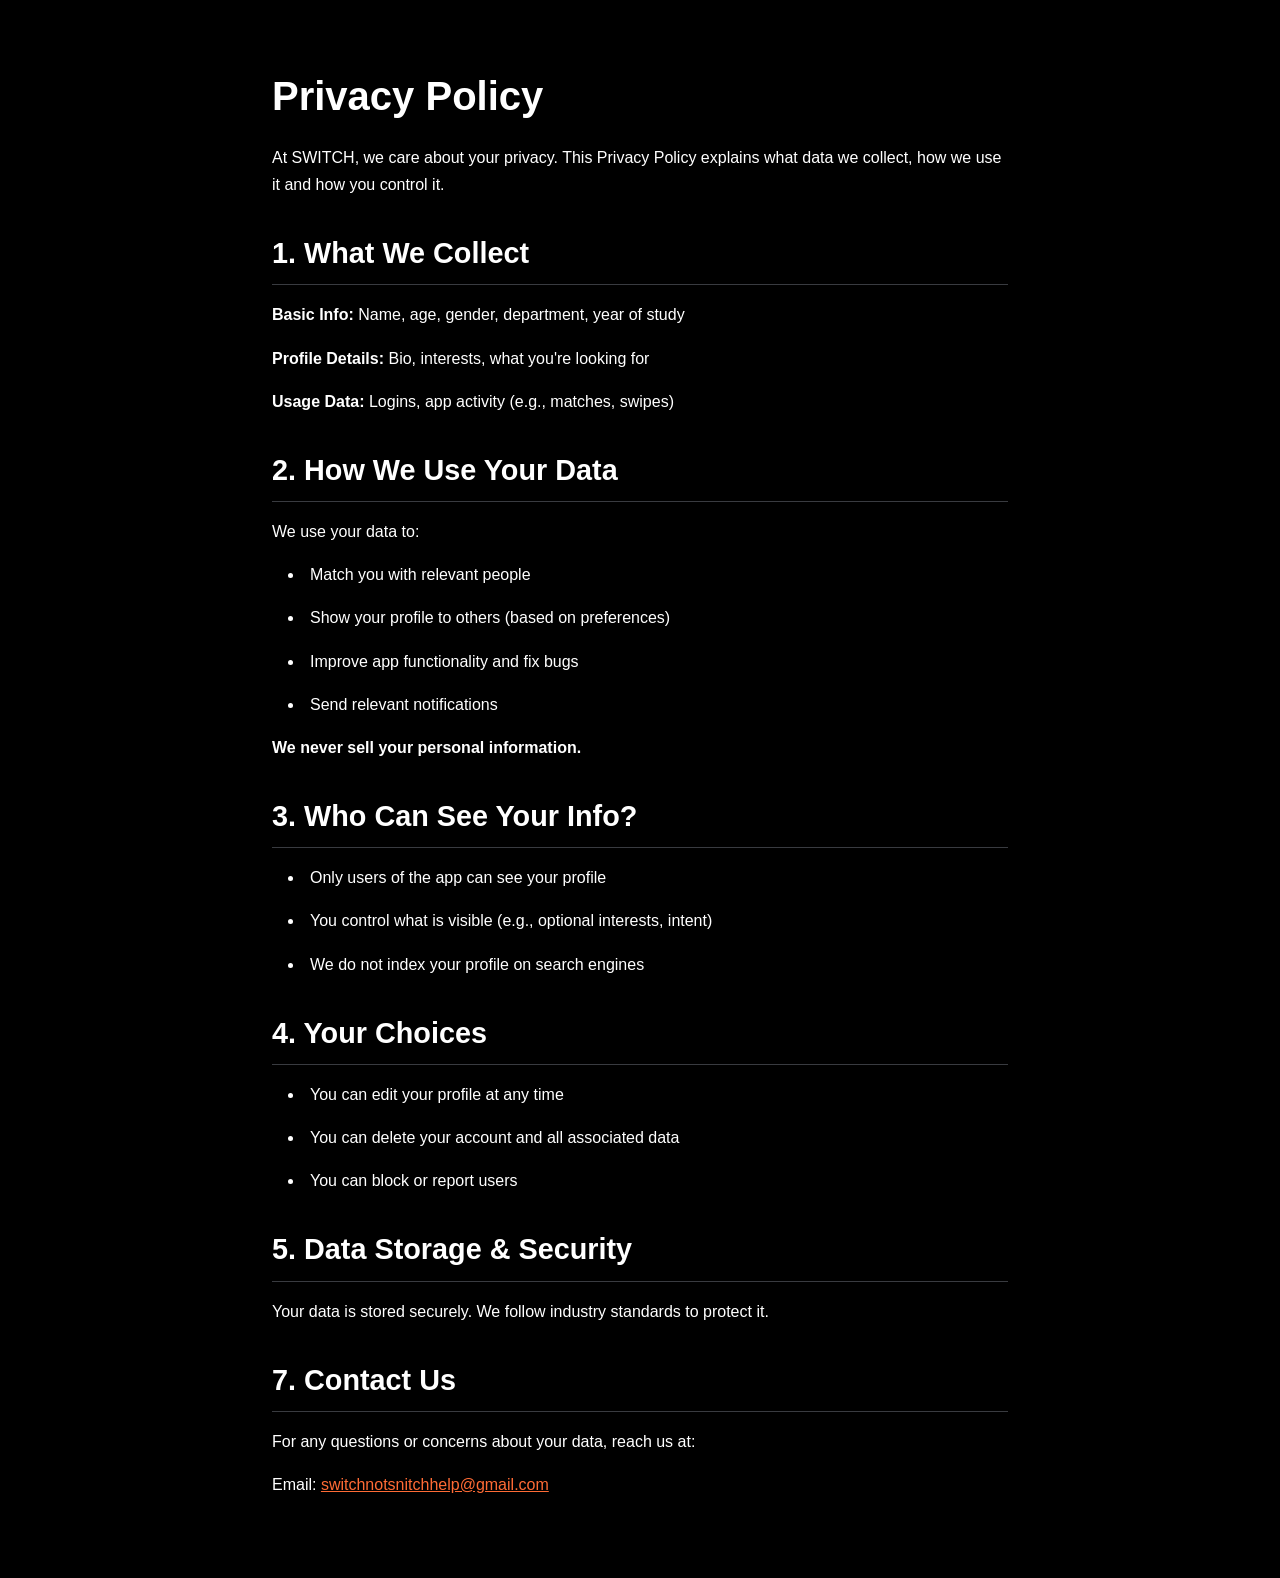
==== privacy.html @ 565896f7 "all minor required changes and correction is done" ====
<!DOCTYPE html>
<html lang="en">

<head>
    <meta charset="UTF-8">
    <meta name="viewport" content="width=device-width, initial-scale=1.0">
    <title>Privacy Policy - SWITCH</title>
    <link rel="stylesheet" href="styles.css">
    <style>
        /* Add some basic styles for the legal page content */
        body {
            background-color: #000;
            /* fallback for --primary-black */
            color: #fff;
            /* fallback for --primary-white */
        }

        .legal-container {
            max-width: 800px;
            margin: 0 auto;
            padding: 4rem 2rem;
        }

        .legal-container h1 {
            color: #fff;
            /* fallback for --primary-white */
            font-size: 2.5rem;
            margin-bottom: 1rem;
        }

        .legal-container h2 {
            color: #fff;
            /* fallback for --primary-white */
            font-size: 1.8rem;
            margin-top: 2rem;
            margin-bottom: 1rem;
            border-bottom: 1px solid #393b40;
            /* fallback for --gray-300 */
            padding-bottom: 0.5rem;
        }

        .legal-container p,
        .legal-container li {
            line-height: 1.7;
            margin-bottom: 1rem;
        }

        .legal-container ul {
            list-style-position: inside;
            padding-left: 1rem;
        }

        .legal-container a {
            color: #ff6b35;
            /* fallback for --accent-color */
        }
    </style>
</head>

<body class="animation-complete">
    <div class="legal-container">
        <h1>Privacy Policy</h1>
        <p>At SWITCH, we care about your privacy. This Privacy Policy explains what data we collect, how we use it and
            how you control it.</p>

        <h2>1. What We Collect</h2>
        <p><strong>Basic Info:</strong> Name, age, gender, department, year of study</p>
        <p><strong>Profile Details:</strong> Bio, interests, what you're looking for</p>
        <p><strong>Usage Data:</strong> Logins, app activity (e.g., matches, swipes)</p>

        <h2>2. How We Use Your Data</h2>
        <p>We use your data to:</p>
        <ul>
            <li>Match you with relevant people</li>
            <li>Show your profile to others (based on preferences)</li>
            <li>Improve app functionality and fix bugs</li>
            <li>Send relevant notifications</li>
        </ul>
        <p><strong>We never sell your personal information.</strong></p>

        <h2>3. Who Can See Your Info?</h2>
        <ul>
            <li>Only users of the app can see your profile</li>
            <li>You control what is visible (e.g., optional interests, intent)</li>
            <li>We do not index your profile on search engines</li>
        </ul>

        <h2>4. Your Choices</h2>
        <ul>
            <li>You can edit your profile at any time</li>
            <li>You can delete your account and all associated data</li>
            <li>You can block or report users</li>
        </ul>

        <h2>5. Data Storage & Security</h2>
        <p>Your data is stored securely. We follow industry standards to protect it.</p>

        <h2>7. Contact Us</h2>
        <p>For any questions or concerns about your data, reach us at:</p>
        <p>Email: <a href="mailto:switchnotsnitchhelp@gmail.com">switchnotsnitchhelp@gmail.com</a></p>
    </div>
</body>

</html>
---- styles.css ----
/* Reset and Base Styles */
* {
    margin: 0;
    padding: 0;
    box-sizing: border-box;
}

:root {
    --primary-black: #000000;
    --primary-white: #ffffff;
    --accent-color: #ff6b35;
    --secondary-accent: #4ecdc4;
    --gray-100: #222326;
    --gray-200: #2c2e33;
    --gray-300: #393b40;
    --gray-400: #4a4c52;
    --gray-500: #adb5bd;
    --gray-600: #ced4da;
    --gray-700: #e9ecef;
    --gray-800: #f8f9fa;
    --gray-900: #ffffff;
    --font-family: 'Inter', -apple-system, BlinkMacSystemFont, 'Segoe UI', Roboto, sans-serif;
    --transition: all 0.3s cubic-bezier(0.4, 0, 0.2, 1);
    --shadow: 0 4px 6px -1px rgba(0, 0, 0, 0.5), 0 2px 4px -1px rgba(0, 0, 0, 0.3);
    --shadow-lg: 0 10px 15px -3px rgba(0, 0, 0, 0.7), 0 4px 6px -2px rgba(0, 0, 0, 0.5);
}

body {
    font-family: var(--font-family);
    line-height: 1.6;
    color: var(--primary-white);
    background-color: var(--primary-black);
    overflow-x: hidden;
}

.container {
    max-width: 1200px;
    margin: 0 auto;
    padding: 0 20px;
}

/* Navigation */
.navbar {
    position: fixed;
    top: 0;
    width: 100%;
    background: var(--primary-black);
    color: var(--primary-white);
    backdrop-filter: blur(10px);
    border-bottom: 1px solid var(--gray-200);
    z-index: 1000;
    transition: var(--transition);
}

.nav-container {
    max-width: 1200px;
    margin: 0 auto;
    padding: 0 20px;
    display: flex;
    justify-content: space-between;
    align-items: center;
    height: 70px;
}

.nav-logo .logo {
    height: 40px;
    width: auto;
    transition: var(--transition);
}

.nav-logo .logo:hover {
    transform: scale(1.05);
}

.nav-menu {
    display: flex;
    list-style: none;
    gap: 2rem;
    align-items: center;
}

.nav-link {
    text-decoration: none;
    color: var(--primary-white);
    font-weight: 500;
    transition: var(--transition);
    position: relative;
}

.nav-link:hover {
    color: var(--accent-color);
}

.nav-link::after {
    content: '';
    position: absolute;
    width: 0;
    height: 2px;
    bottom: -5px;
    left: 0;
    background-color: var(--accent-color);
    transition: var(--transition);
}

.nav-link:hover::after {
    width: 100%;
}

.download-btn {
    background: var(--accent-color);
    color: var(--primary-white) !important;
    padding: 8px 16px;
    border-radius: 6px;
    transition: var(--transition);
}

.download-btn:hover {
    background: #e55a2b;
    transform: translateY(-2px);
}

.download-btn::after {
    display: none;
}

.hamburger {
    display: none;
    flex-direction: column;
    cursor: pointer;
}

.bar {
    width: 25px;
    height: 3px;
    background-color: var(--primary-white);
    margin: 3px 0;
    transition: var(--transition);
}

/* Startup Animation */
#startup-animation {
    position: fixed;
    top: 0;
    left: 0;
    width: 100vw;
    height: 100vh;
    background: var(--primary-black);
    display: flex;
    justify-content: center;
    align-items: center;
    z-index: 9999;
    animation: fadeOut 1s ease 2s forwards;
    /* Fades out after zoom-in */
}

#animated-logo {
    width: 150px;
    height: auto;
    animation: smoothZoomIn 2s ease-in-out forwards;
    /* Total duration increased to 3.5s */
}

/* Keyframes for smooth zoom-in with delay */
@keyframes smoothZoomIn {
    0% {
        transform: scale(1);
        opacity: 1;
    }

    20% {
        transform: scale(1);
        /* Hold the logo for 1-2 seconds */
        opacity: 1;
    }

    100% {
        transform: scale(50);
        /* Fully zoom in */
        opacity: 0;
        /* Fade out the logo */
    }
}

/* Keyframes for fade-out */
@keyframes fadeOut {
    0% {
        opacity: 1;
    }

    100% {
        opacity: 0;
        visibility: hidden;
    }
}

/* Ensure the body content is hidden until the animation completes */
body:not(.animation-complete)>*:not(#startup-animation) {
    opacity: 0;
}

body.animation-complete>* {
    opacity: 1;
    transition: opacity 0.5s ease;
}

#startup-animation::after {
    content: '';
    position: absolute;
    bottom: 20%;
    left: 50%;
    transform: translateX(-50%);
    color: var(--primary-white);
    font-size: 1.2rem;
    font-weight: 600;
    letter-spacing: 2px;
    opacity: 0;
    animation: fadeInText 2s ease-in-out 1s forwards;
}

@keyframes fadeInText {
    0% {
        opacity: 0;
        transform: translateX(-50%) translateY(20px);
    }

    50% {
        opacity: 1;
        transform: translateX(-50%) translateY(0);
    }

    100% {
        opacity: 0;
        transform: translateX(-50%) translateY(-20px);
    }
}

/* Hero Section */
.hero {
    min-height: 100vh;
    display: flex;
    align-items: center;
    justify-content: center;
    background: var(--primary-black);
    position: relative;
    overflow: hidden;
    padding: 0 20px 140px;
    /* Added bottom padding for button clearance */
}

.hero-container {
    position: relative;
    z-index: 1;
    text-align: center;
    max-width: 800px;
    width: 100%;
}

.hero-content {
    animation: fadeInUp 1s ease-out;
}

.logo-container {
    margin-bottom: 1rem;
    /* Add spacing below the logo */
    animation: float 3s ease-in-out infinite;
}

.hero-logo {
    height: 200px;
    /* Adjusted height for desktop */
    width: auto;
    /* Maintain aspect ratio */
    max-width: none;
    /* Ensure no restriction on width */
}

.tagline {
    font-size: 2.5rem;
    /* Adjust font size */
    font-weight: 700;
    margin-top: 0;
    /* Remove extra margin above */
    margin-bottom: 2rem;
    /* Add spacing below */
    background: linear-gradient(135deg, var(--primary-white), var(--accent-color));
    -webkit-background-clip: text;
    -webkit-text-fill-color: transparent;
    background-clip: text;
    text-align: center;
    /* Center-align the tagline */
}

.cta-buttons {
    display: flex;
    flex-direction: column;
    gap: 1rem;
    margin-bottom: 2rem;
    animation: fadeInUp 1s ease-out 0.6s both;
    width: 100%;
}

/* New styles for the secondary CTA container */
.secondary-cta {
    margin-top: 2rem;
    /* Space it below the main CTAs */
    text-align: center;
    /* Center the button */
    opacity: 0.8;
    /* Subtle visibility to reduce prominence */
    transition: opacity 0.3s ease;
}

.secondary-cta:hover {
    opacity: 1;
    /* Slight fade-in on hover for interactivity without being distracting */
}

/* New subtle button class for less prominent styling */
.btn-subtle {
    font-size: 0.9rem;
    /* Smaller font */
    padding: 10px 20px;
    /* Reduced padding for smaller size */
    background: transparent;
    /* No background for ghost effect */
    color: var(--gray-500);
    /* Subtle color */
    border: 1px solid var(--gray-400);
    /* Light border */
    border-radius: 8px;
    /* Softer corners */
    transition: all 0.3s ease;
    width: auto;
    /* Not full-width like main buttons */
    display: inline-flex;
    /* Inline for less space usage */
    align-items: center;
    gap: 0.5rem;
    /* Space for icon */
}

.btn-subtle:hover {
    background: rgba(255, 107, 53, 0.1);
    /* Very light accent on hover */
    color: var(--accent-color);
    /* Subtle color shift */
    border-color: var(--accent-color);
    transform: translateY(-1px);
    /* Gentle lift */
    box-shadow: none;
    /* No shadow to keep it minimal */
}

.btn-subtle i {
    font-size: 1rem;
    /* Smaller icon */
}

/* Button Styles */
.btn,
.btn-primary,
.btn-secondary,
.btn-accent {
    background: #363636;
    color: var(--primary-white);
    border: none;
    border-radius: 12px;
    font-size: 1.2rem;
    font-weight: 700;
    padding: 18px 40px;
    cursor: pointer;
    text-decoration: none;
    display: inline-block;
    position: relative;
    overflow: hidden;
    transition: background 0.3s ease, color 0.3s ease, box-shadow 0.3s ease, transform 0.2s ease;
    box-shadow: var(--shadow);
    width: 100%;
    text-align: center;
}

.btn::after,
.btn-primary::after,
.btn-secondary::after,
.btn-accent::after {
    content: '';
    position: absolute;
    left: 0;
    top: 0;
    width: 100%;
    height: 100%;
    background: linear-gradient(90deg, var(--accent-color) 0%, var(--secondary-accent) 100%);
    opacity: 0;
    transition: opacity 0.3s ease;
    z-index: 0;
    pointer-events: none;
}

/* Hover effects */
.btn:hover::after,
.btn-primary:hover::after,
.btn-secondary:hover::after,
.btn-accent:hover::after {
    opacity: 1;
}

.btn:hover,
.btn-primary:hover,
.btn-secondary:hover,
.btn-accent:hover {
    color: var(--primary-white);
    box-shadow: var(--shadow-lg);
}

/* Active state (click) - immediate reset */
.btn:active,
.btn-primary:active,
.btn-secondary:active,
.btn-accent:active {
    transform: scale(0.98);
}

.btn:active::after,
.btn-primary:active::after,
.btn-secondary:active::after,
.btn-accent:active::after {
    opacity: 0;
    transition: opacity 0.1s ease;
}

/* Focus state - no animation unless hovering */
.btn:focus:not(:hover)::after,
.btn-primary:focus:not(:hover)::after,
.btn-secondary:focus:not(:hover)::after,
.btn-accent:focus:not(:hover)::after {
    opacity: 0;
}

.btn span,
.btn-primary span,
.btn-secondary span,
.btn-accent span {
    position: relative;
    z-index: 2;
}

/* Touch device specific styles */
@media (hover: none) and (pointer: coarse) {

    .btn:hover::after,
    .btn-primary:hover::after,
    .btn-secondary:hover::after,
    .btn-accent:hover::after {
        opacity: 0;
    }

    .btn:active::after,
    .btn-primary:active::after,
    .btn-secondary:active::after,
    .btn-accent:active::after {
        opacity: 1;
        transition: opacity 0.2s ease;
    }
}

/* Force reset class for JavaScript control */
.btn.force-reset::after,
.btn-primary.force-reset::after,
.btn-secondary.force-reset::after,
.btn-accent.force-reset::after {
    opacity: 0 !important;
    transition: opacity 0.1s ease !important;
}

/* Additional reset for non-hover states */
.btn:not(:hover):not(:active)::after,
.btn-primary:not(:hover):not(:active)::after,
.btn-secondary:not(:hover):not(:active)::after,
.btn-accent:not(:hover):not(:active)::after {
    opacity: 0;
}

.btn-ghost {
    background: transparent;
    color: var(--primary-white);
    border: 2px solid #363636;
    /* Changed from var(--gray-400) to Deep Charcoal */
    width: auto;
    display: inline-flex;
    align-items: center;
    gap: 0.5rem;
}

.btn-ghost:hover {
    background: #363636;
    color: var(--accent-color);
    border-color: var(--accent-color);
}

/* New bottom anonymous story button */
.anonymous-story-bottom-btn {
    position: absolute;
    bottom: calc(env(safe-area-inset-bottom, 0) + 28px);
    /* Safe-area aware */
    left: 50%;
    transform: translateX(-50%);
    padding: 12px 20px;
    background: rgba(34, 34, 34, 0.75);
    border: 1px solid var(--gray-300);
    color: var(--gray-600);
    font-size: 0.8rem;
    font-weight: 500;
    display: flex;
    align-items: center;
    gap: 6px;
    border-radius: 28px;
    cursor: pointer;
    backdrop-filter: blur(8px);
    z-index: 20;
    /* Raised to stay above hero content */
    transition: var(--transition);
    line-height: 1;
}

.anonymous-story-bottom-btn:hover {
    background: var(--gray-100);
    color: var(--accent-color);
    border-color: var(--accent-color);
    transform: translateX(-50%) translateY(-2px);
}

@media (max-width: 480px) {
    .anonymous-story-bottom-btn {
        bottom: calc(env(safe-area-inset-bottom, 0) + 20px);
        padding: 8px 16px;
        font-size: 0.7rem;
    }

    .anonymous-story-bottom-btn i {
        font-size: 0.75rem;
    }
}

.secondary-options {
    display: flex;
    align-items: center;
    justify-content: center;
    gap: 1rem;
    animation: fadeInUp 1s ease-out 0.9s both;
    flex-wrap: wrap;
}

/* Section Styles */
section {
    padding: 60px 0;
    background: var(--primary-black);
    color: var(--primary-white);
}

.section-title {
    font-size: 2.5rem;
    font-weight: 700;
    text-align: center;
    margin-bottom: 3rem;
    position: relative;
}

.section-title::after {
    content: '';
    position: absolute;
    bottom: -10px;
    left: 50%;
    transform: translateX(-50%);
    width: 60px;
    height: 4px;
    background: linear-gradient(135deg, var(--accent-color), var(--secondary-accent));
    border-radius: 2px;
}

/* About Section */
.about {
    background: var(--primary-black);
    color: var(--primary-white);
}

.about-content {
    max-width: 900px;
    margin: 0 auto;
}

.about-description {
    font-size: 1.2rem;
    text-align: center;
    margin-bottom: 3rem;
    color: var(--gray-700);
}

.show-up-options h3 {
    font-size: 1.5rem;
    margin-bottom: 2rem;
    text-align: center;
    color: var(--primary-white);
}

.options-table {
    display: grid;
    grid-template-columns: repeat(auto-fit, minmax(280px, 1fr));
    gap: 2rem;
    margin-bottom: 3rem;
}

.option-card {
    background: var(--gray-100);
    padding: 2rem;
    border-radius: 12px;
    box-shadow: var(--shadow);
    transition: var(--transition);
    border: 1px solid var(--gray-300);
    color: var(--primary-white);
}

.option-card:hover {
    transform: translateY(-5px);
    box-shadow: var(--shadow-lg);
}

.option-icon {
    width: 60px;
    height: 60px;
    border-radius: 50%;
    background: linear-gradient(135deg, var(--accent-color), var(--secondary-accent));
    display: flex;
    align-items: center;
    justify-content: center;
    margin-bottom: 1rem;
}

.option-icon i {
    font-size: 1.5rem;
    color: var(--primary-white);
}

.option-content h4 {
    font-size: 1.3rem;
    margin-bottom: 0.5rem;
    color: var(--primary-white);
}

.option-content p {
    color: var(--gray-600);
    line-height: 1.6;
}

/* Update styles for the features list */
.features-list {
    list-style: none;
    padding: 0;
    text-align: left;
    /* Align text to the left */
    max-width: 600px;
    margin: 0 auto;
}

.features-list li {
    padding: 0.5rem 0;
    position: relative;
    color: var(--gray-700);
    display: flex;
    /* Use flexbox for alignment */
    align-items: center;
    /* Vertically align items */
    gap: 0.5rem;
    /* Add spacing between the icon and text */
}

.features-list li::before {
    content: '✔';
    /* Add a tick mark icon */
    color: var(--accent-color);
    /* Use the accent color for the icon */
    font-size: 1.2rem;
    /* Adjust the size of the icon */
    margin-right: 0.5rem;
    /* Add spacing between the icon and text */
}

/* Update styles for the nested platform features */
.platform-features {
    margin-top: 0.5rem;
    margin-left: 1.2rem;
    /* Indent nested list */
    list-style: none;
    padding: 0;
    text-align: left;
    /* Align text to the left */
}

.platform-features li {
    padding: 0.4rem 0;
    font-size: 0.95rem;
    display: flex;
    /* Use flexbox for alignment */
    align-items: center;
    /* Vertically align items */
    gap: 0.5rem;
    /* Add spacing between the icon and text */
}

.platform-features li::before {
    content: '✔';
    /* Add a tick mark icon */
    color: var(--secondary-accent);
    /* Use the secondary accent color for the icon */
    font-size: 1rem;
    /* Adjust the size of the icon */
    margin-right: 0.5rem;
    /* Add spacing between the icon and text */
}

.why-different {
    text-align: center;
    margin-top: 3rem;
}

.why-different h3 {
    font-size: 1.5rem;
    margin-bottom: 1.5rem;
    color: var(--primary-white);
    text-align: center;
}

/* Pre-registration and Creator Program */
.pre-registration,
.creator-program {
    background: var(--primary-black);
    color: var(--primary-white);
}

.benefits-content,
.creator-content {
    max-width: 800px;
    margin: 0 auto;
    text-align: center;
    padding: 2rem;
    background: var(--gray-100);
    border-radius: 12px;
    border: 1px solid var(--gray-300);
}

.benefits-intro,
.creator-intro {
    font-size: 1.2rem;
    margin-bottom: 2rem;
    color: var(--gray-700);
}

.benefits-list,
.creator-benefits {
    list-style: none;
    padding: 0;
    margin-bottom: 2rem;
    text-align: left;
    max-width: 600px;
    margin-left: auto;
    margin-right: auto;
}

.benefits-list li,
.creator-benefits li {
    padding: 0.75rem 0;
    position: relative;
    padding-left: 2rem;
    color: var(--gray-700);
    border-bottom: 1px solid var(--gray-200);
}

.benefits-list li:last-child,
.creator-benefits li:last-child {
    border-bottom: none;
}

.benefits-list li::before,
.creator-benefits li::before {
    content: '🎯';
    position: absolute;
    left: 0;
    top: 0.75rem;
}

/* Anonymous Stories */
.anonymous-stories {
    background: var(--primary-black);
    color: var(--primary-white);
}

.stories-content {
    max-width: 800px;
    margin: 0 auto;
    text-align: center;
    padding: 2rem;
    background: var (--gray-100);
    border-radius: 12px;
    border: 1px solid var(--gray-300);
}

.stories-subtitle {
    font-size: 2rem;
    margin-bottom: 1.5rem;
    color: var(--primary-white);
}

.stories-description,
.stories-note {
    font-size: 1.1rem;
    margin-bottom: 1.5rem;
    color: var(--gray-700);
    line-height: 1.7;
}

.stories-cta {
    display: flex;
    align-items: center;
    justify-content: center;
    gap: 1rem;
    margin-top: 2rem;
    flex-wrap: wrap;
}

/* Download Section */
.download {
    background: var(--primary-black);
    color: var(--primary-white);
}

.download-content {
    display: grid;
    grid-template-columns: 1fr;
    gap: 3rem;
    align-items: center;
    max-width: 800px;
    margin: 0 auto;
}

.download-buttons {
    display: flex;
    flex-direction: column;
    gap: 1rem;
}

.download-btn {
    display: flex;
    align-items: center;
    gap: 1rem;
    padding: 1rem 1.5rem;
    background: var(--gray-100);
    color: var(--primary-white);
    border: none;
    border-radius: 8px;
    cursor: pointer;
    transition: var(--transition);
    text-decoration: none;
}

.download-btn:hover {
    background: var(--gray-200);
    transform: translateY(-2px);
    box-shadow: var(--shadow-lg);
}

.download-btn i {
    font-size: 2rem;
}

.btn-text {
    display: flex;
    flex-direction: column;
    align-items: flex-start;
}

.btn-label {
    font-size: 0.8rem;
    opacity: 0.8;
}

.btn-name {
    font-size: 1.1rem;
    font-weight: 600;
}

.qr-section {
    text-align: center;
}

.qr-code {
    width: 200px;
    height: 200px;
    margin: 0 auto 1rem;
    border: 2px solid var(--gray-300);
    border-radius: 12px;
    display: flex;
    align-items: center;
    justify-content: center;
    background: var(--gray-100);
    transition: var(--transition);
    color: var(--primary-white);
}

.qr-code:hover {
    border-color: var(--accent-color);
    transform: scale(1.05);
}

.qr-placeholder {
    text-align: center;
    color: var(--gray-500);
}

.qr-placeholder i {
    font-size: 3rem;
    margin-bottom: 0.5rem;
}

.qr-instruction {
    color: var(--gray-600);
    font-size: 0.9rem;
}

/* Footer */
.footer {
    background: var(--primary-black);
    color: var(--primary-white);
    padding: 3rem 0 1rem;
}

.footer-content {
    display: grid;
    grid-template-columns: repeat(auto-fit, minmax(250px, 1fr));
    gap: 2rem;
    margin-bottom: 2rem;
}

.footer-section h4 {
    margin-bottom: 1rem;
    color: var(--primary-white);
}

.footer-logo .logo {
    height: 40px;
    width: auto;
    margin-bottom: 0.5rem;
}

.footer-tagline {
    color: var(--gray-400);
    font-size: 0.9rem;
}

.contact-info p {
    margin-bottom: 1rem;
    color: var(--gray-400);
}

.contact-info i {
    margin-right: 0.5rem;
    color: var(--accent-color);
}

.social-links {
    display: flex;
    gap: 1rem;
    /* Ensure the container itself is a flex container if needed for alignment */
    justify-content: center;
    /* This will center the icons if the container is wider */
}

.social-link {
    width: 40px;
    height: 40px;
    border-radius: 50%;
    background: var(--gray-200);
    display: flex;
    align-items: center;
    justify-content: center;
    color: var(--primary-white);
    text-decoration: none;
    transition: var(--transition);
    font-size: 1.2rem;
    /* Added font-size for the icon */
}

.social-link:hover {
    background: var(--accent-color);
    transform: translateY(-2px);
}

.legal-links {
    list-style: none;
}

.legal-links li {
    margin-bottom: 0.5rem;
}

.legal-links a {
    color: var(--gray-400);
    text-decoration: none;
    transition: var(--transition);
}

.legal-links a:hover {
    color: var(--accent-color);
}

.footer-bottom {
    border-top: 1px solid var(--gray-200);
    padding-top: 1rem;
    text-align: center;
    color: var (--gray-500);
}

/* Animations */
@keyframes fadeInUp {
    from {
        opacity: 0;
        transform: translateY(30px);
    }

    to {
        opacity: 1;
        transform: translateY(0);
    }
}

@keyframes float {

    0%,
    100% {
        transform: translateY(0px);
    }

    50% {
        transform: translateY(-10px);
    }
}

@keyframes pulse {

    0%,
    100% {
        transform: scale(1);
    }

    50% {
        transform: scale(1.05);
    }
}

/* Mobile Responsive Design */
@media (max-width: 768px) {
    .hamburger {
        display: flex;
    }

    .nav-menu {
        position: fixed;
        left: -100%;
        top: 70px;
        flex-direction: column;
        background-color: var(--primary-black);
        width: 100%;
        text-align: center;
        transition: 0.3s;
        box-shadow: var(--shadow);
        padding: 2rem 0;
        border-top: 1px solid var(--gray-200);
    }

    .nav-menu.active {
        left: 0;
    }

    .nav-menu li {
        margin: 1rem 0;
    }

    #animated-logo {
        width: 70vw;
        max-width: 350px;
        min-width: 200px;
    }

    #startup-animation::after {
        font-size: 1rem;
        letter-spacing: 1.5px;
        bottom: 25%;
    }

    .hero {
        padding: 0 15px 130px;
        /* Bottom padding for space on smaller screens */
        min-height: 100dvh;
        /* Dynamic viewport height for mobile UI chrome */
    }

    .tagline {
        font-size: 2.2rem;
        margin-bottom: 2rem;
    }

    .hero-logo {
        height: 150px;
        /* Adjusted height for tablets */
    }

    .section-title {
        font-size: 2rem;
        margin-bottom: 2rem;
    }

    .cta-buttons {
        gap: 0.8rem;
    }

    .btn,
    .btn-primary,
    .btn-secondary,
    .btn-accent {
        font-size: 1rem;
        padding: 16px 30px;
    }

    .secondary-options {
        justify-content: center;
        gap: 0.8rem;
    }

    .options-table {
        grid-template-columns: 1fr;
        gap: 1.5rem;
    }

    .option-card {
        padding: 1.5rem;
    }

    .benefits-content,
    .creator-content,
    .stories-content {
        padding: 1.5rem;
    }

    .download-content {
        grid-template-columns: 1fr;
        gap: 2rem;
    }

    .qr-code {
        width: 150px;
        height: 150px;
    }

    .footer-content {
        grid-template-columns: 1fr;
        gap: 1.5rem;
        text-align: center;
    }

    section {
        padding: 40px 0;
    }

    .container {
        padding: 0 15px;
    }

    .btn-subtle {
        font-size: 0.8rem;
        padding: 8px 16px;
    }

    .secondary-cta {
        margin-top: 1.5rem;
    }
}

@media (max-width: 480px) {
    #animated-logo {
        width: 75vw;
        max-width: 280px;
        min-width: 150px;
    }

    #startup-animation::after {
        font-size: 0.9rem;
        letter-spacing: 1px;
        bottom: 30%;
    }

    .nav-container {
        padding: 0 15px;
    }

    .tagline {
        font-size: 1.8rem;
        margin-bottom: 1.5rem;
    }

    .hero-logo {
        height: 100px;
        /* Adjusted height for mobile */
    }

    .section-title {
        font-size: 1.6rem;
    }

    .btn,
    .btn-primary,
    .btn-secondary,
    .btn-accent {
        font-size: 0.9rem;
        padding: 14px 25px;
    }

    .about-description,
    .benefits-intro,
    .creator-intro {
        font-size: 1rem;
    }

    .stories-subtitle {
        font-size: 1.5rem;
    }

    .stories-description,
    .stories-note {
        font-size: 1rem;
    }

    .option-card {
        padding: 1rem;
    }

    .benefits-content,
    .creator-content,
    .stories-content {
        padding: 1rem;
    }

    .qr-code {
        width: 120px;
        height: 120px;
    }

    .download-btn {
        padding: 0.8rem 1rem;
    }

    .download-btn i {
        font-size: 1.5rem;
    }
}

@media (min-width: 769px) {
    .download-content {
        grid-template-columns: 1fr 1fr;
    }
}

/* Landscape Mobile Optimization */
@media (max-width: 768px) and (orientation: landscape) {
    .hero {
        min-height: 100vh;
        padding: 80px 15px 20px;
    }

    .tagline {
        font-size: 1.8rem;
        margin-bottom: 1.5rem;
    }

    .hero-logo {
        height: 60px;
    }

    .cta-buttons {
        margin-bottom: 1rem;
    }

    .secondary-options {
        margin-top: 1rem;
    }
}

/* High DPI Displays */
@media (-webkit-min-device-pixel-ratio: 2),
(min-resolution: 192dpi) {

    .hero-logo,
    .nav-logo .logo,
    .footer-logo .logo {
        image-rendering: -webkit-optimize-contrast;
        image-rendering: crisp-edges;
    }
}

/* Heading above list */
.list-heading {
    font-weight: 600;
    margin-bottom: 0.8rem;
    color: var(--gray-700);
    text-align: left;
}
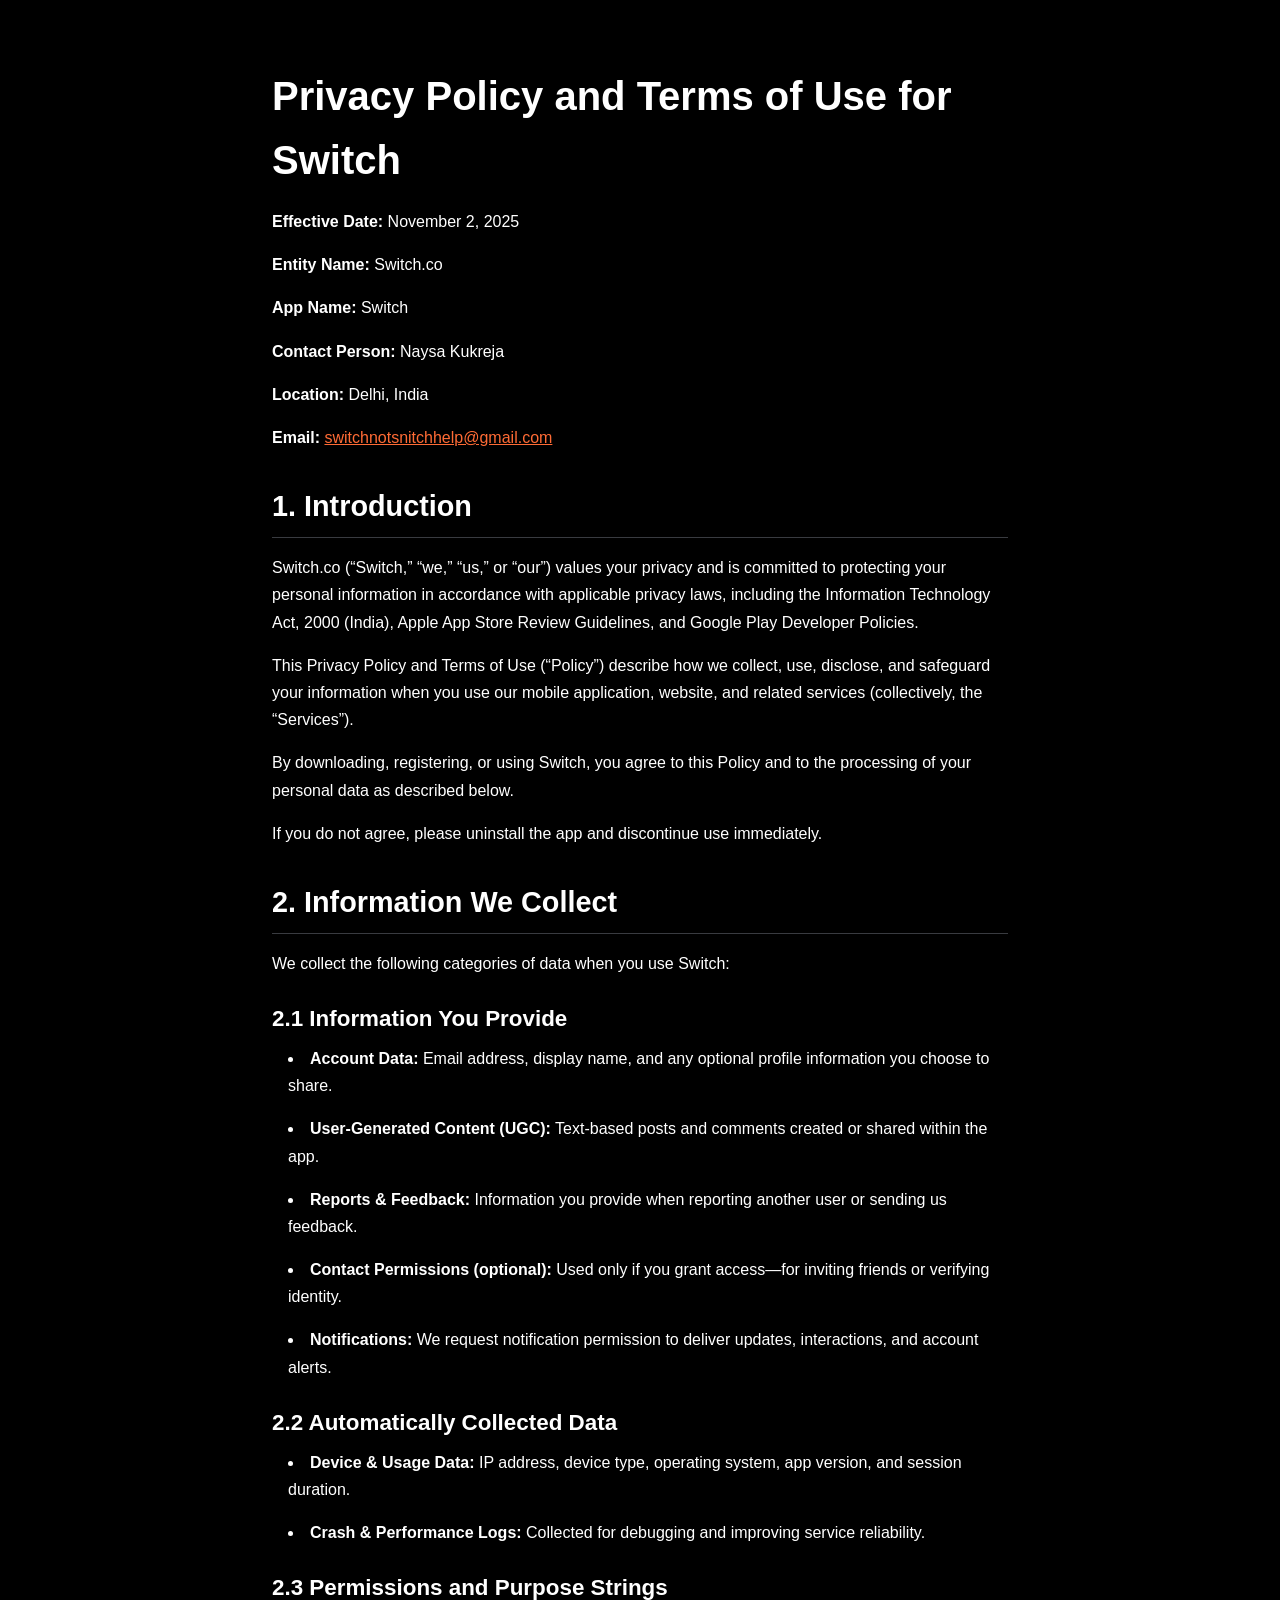
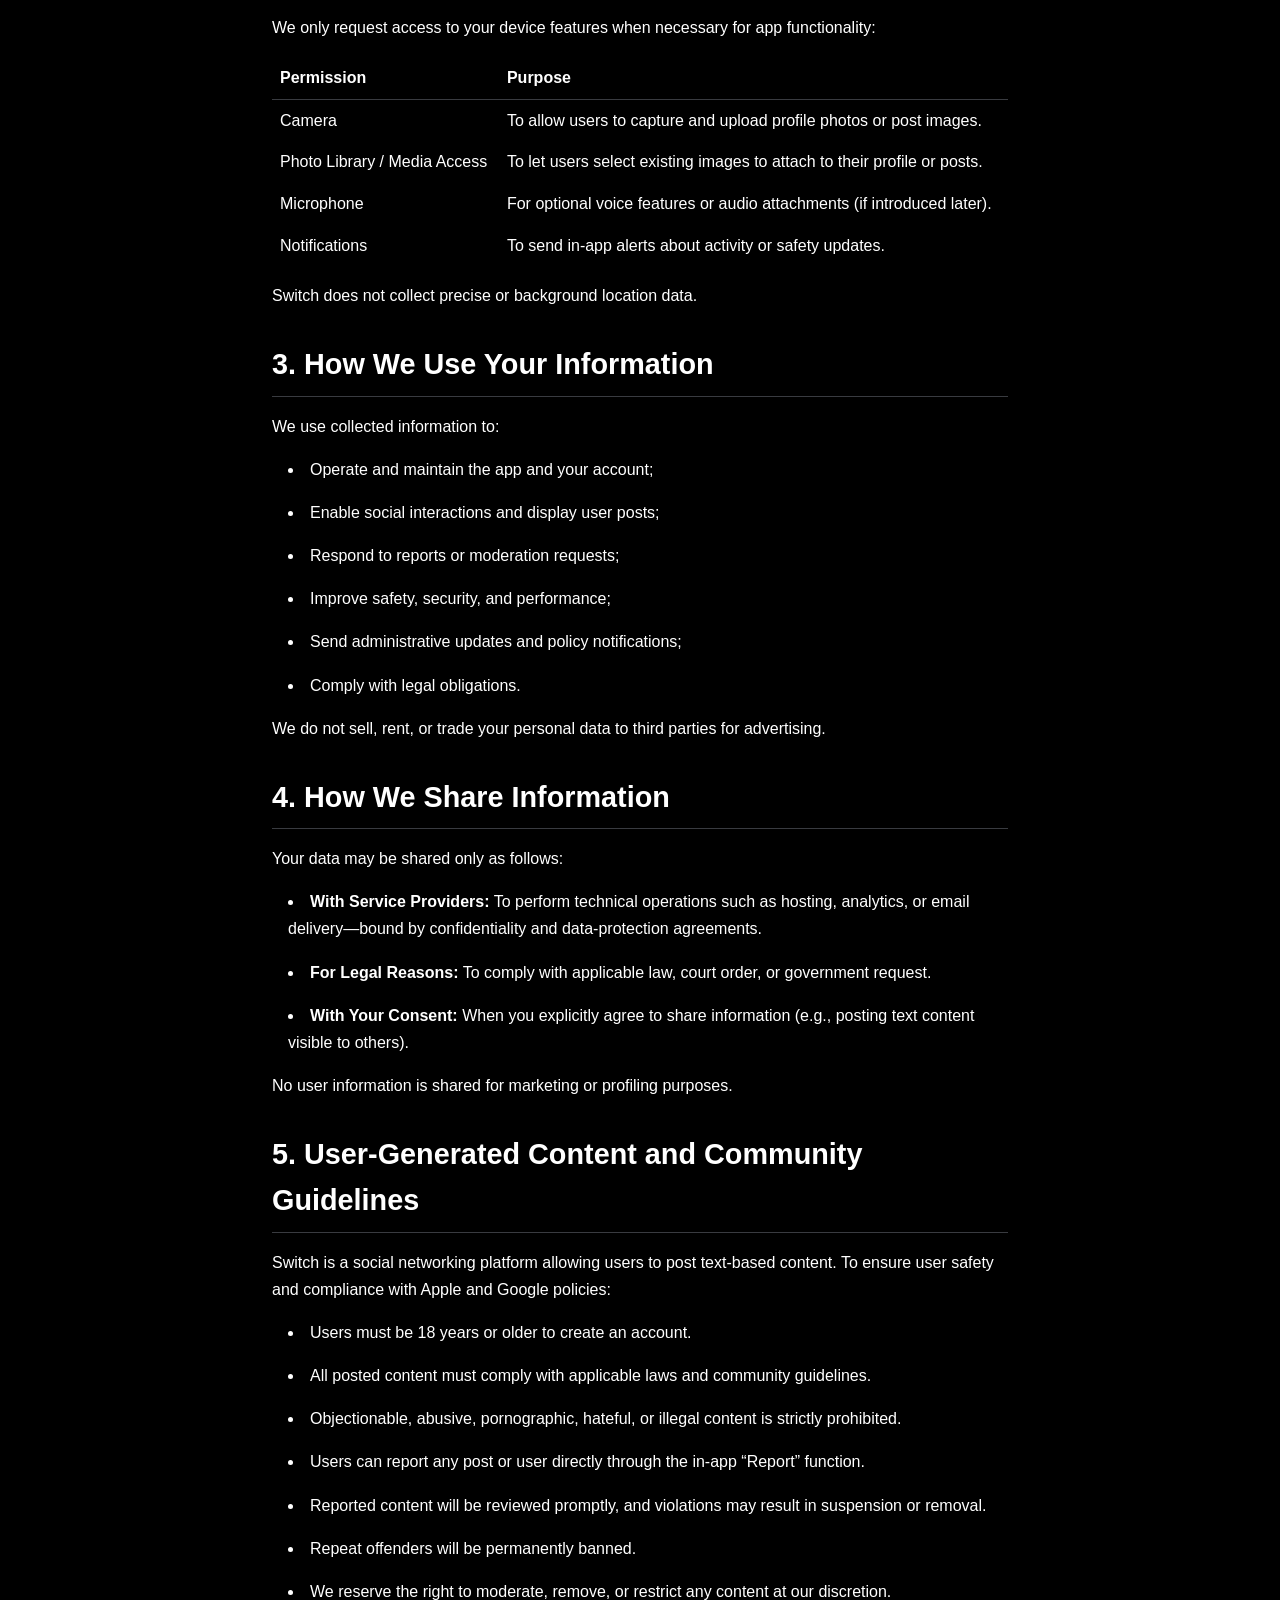
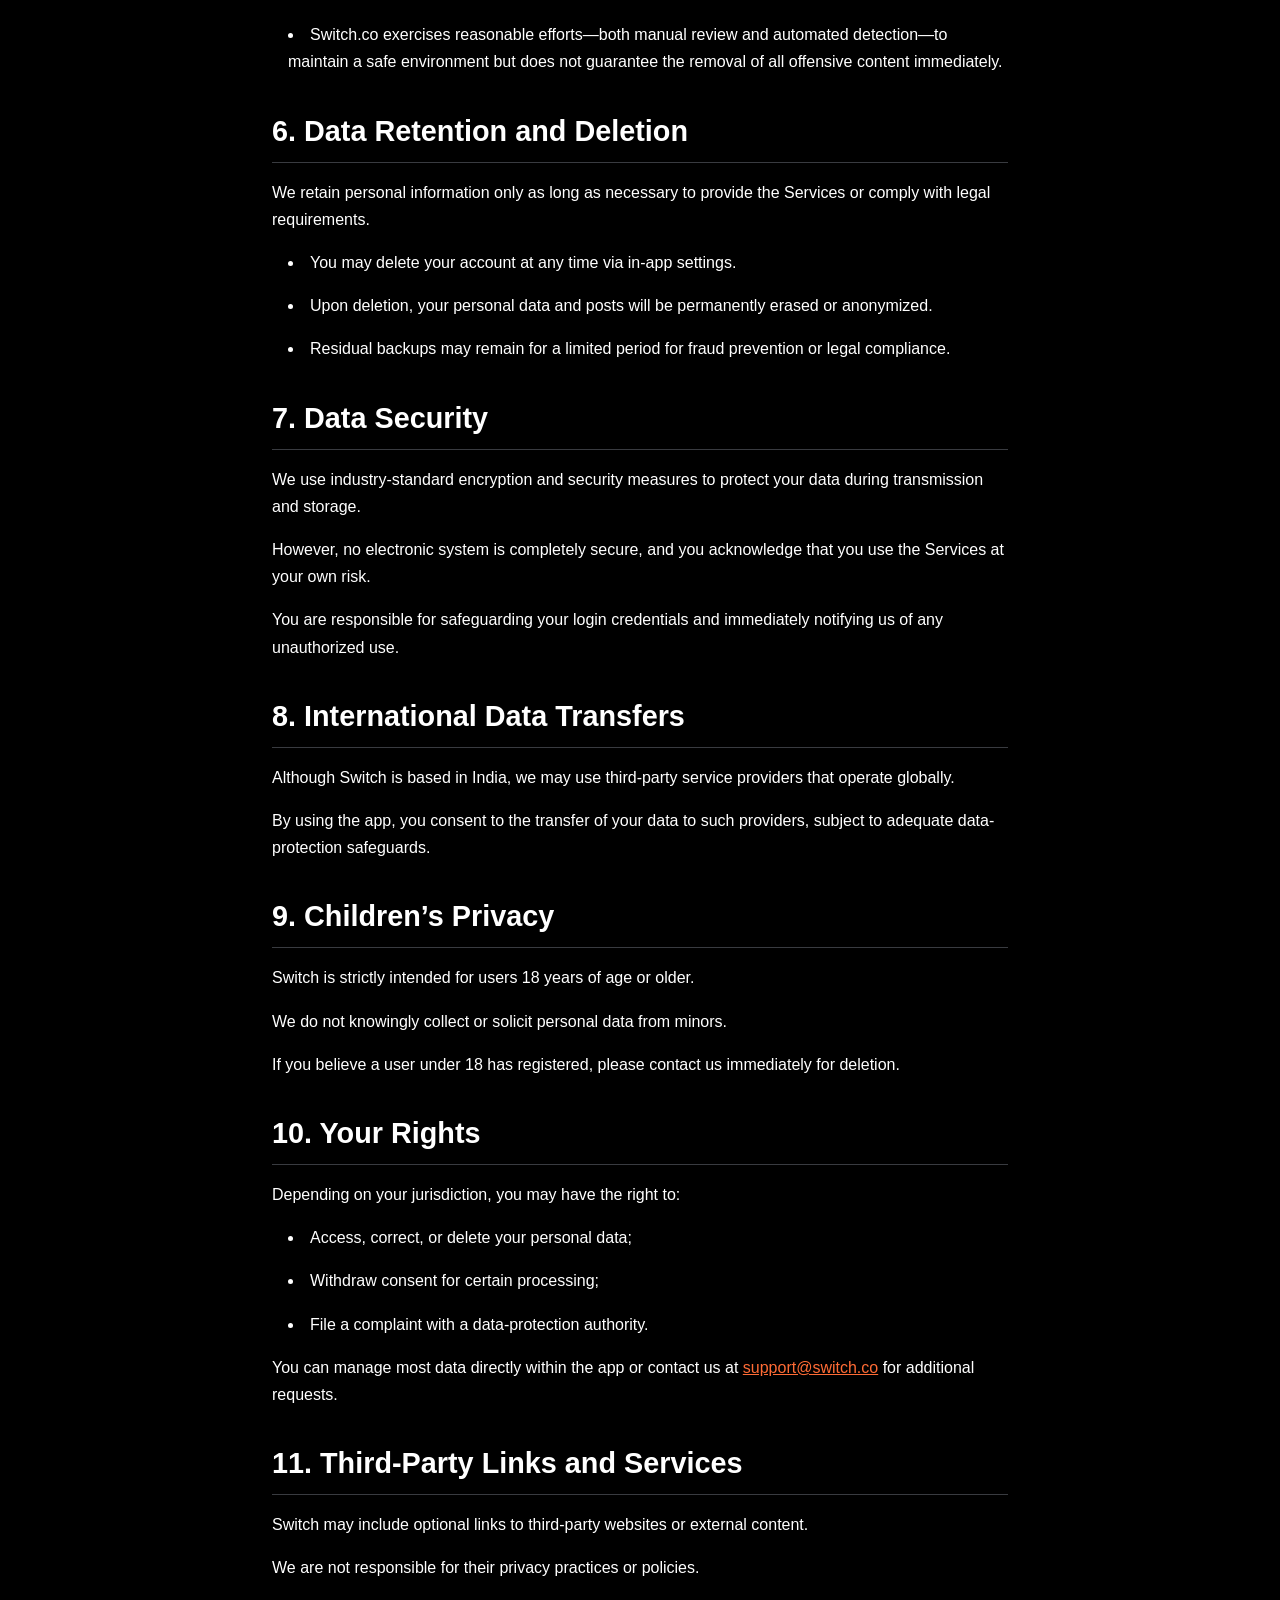
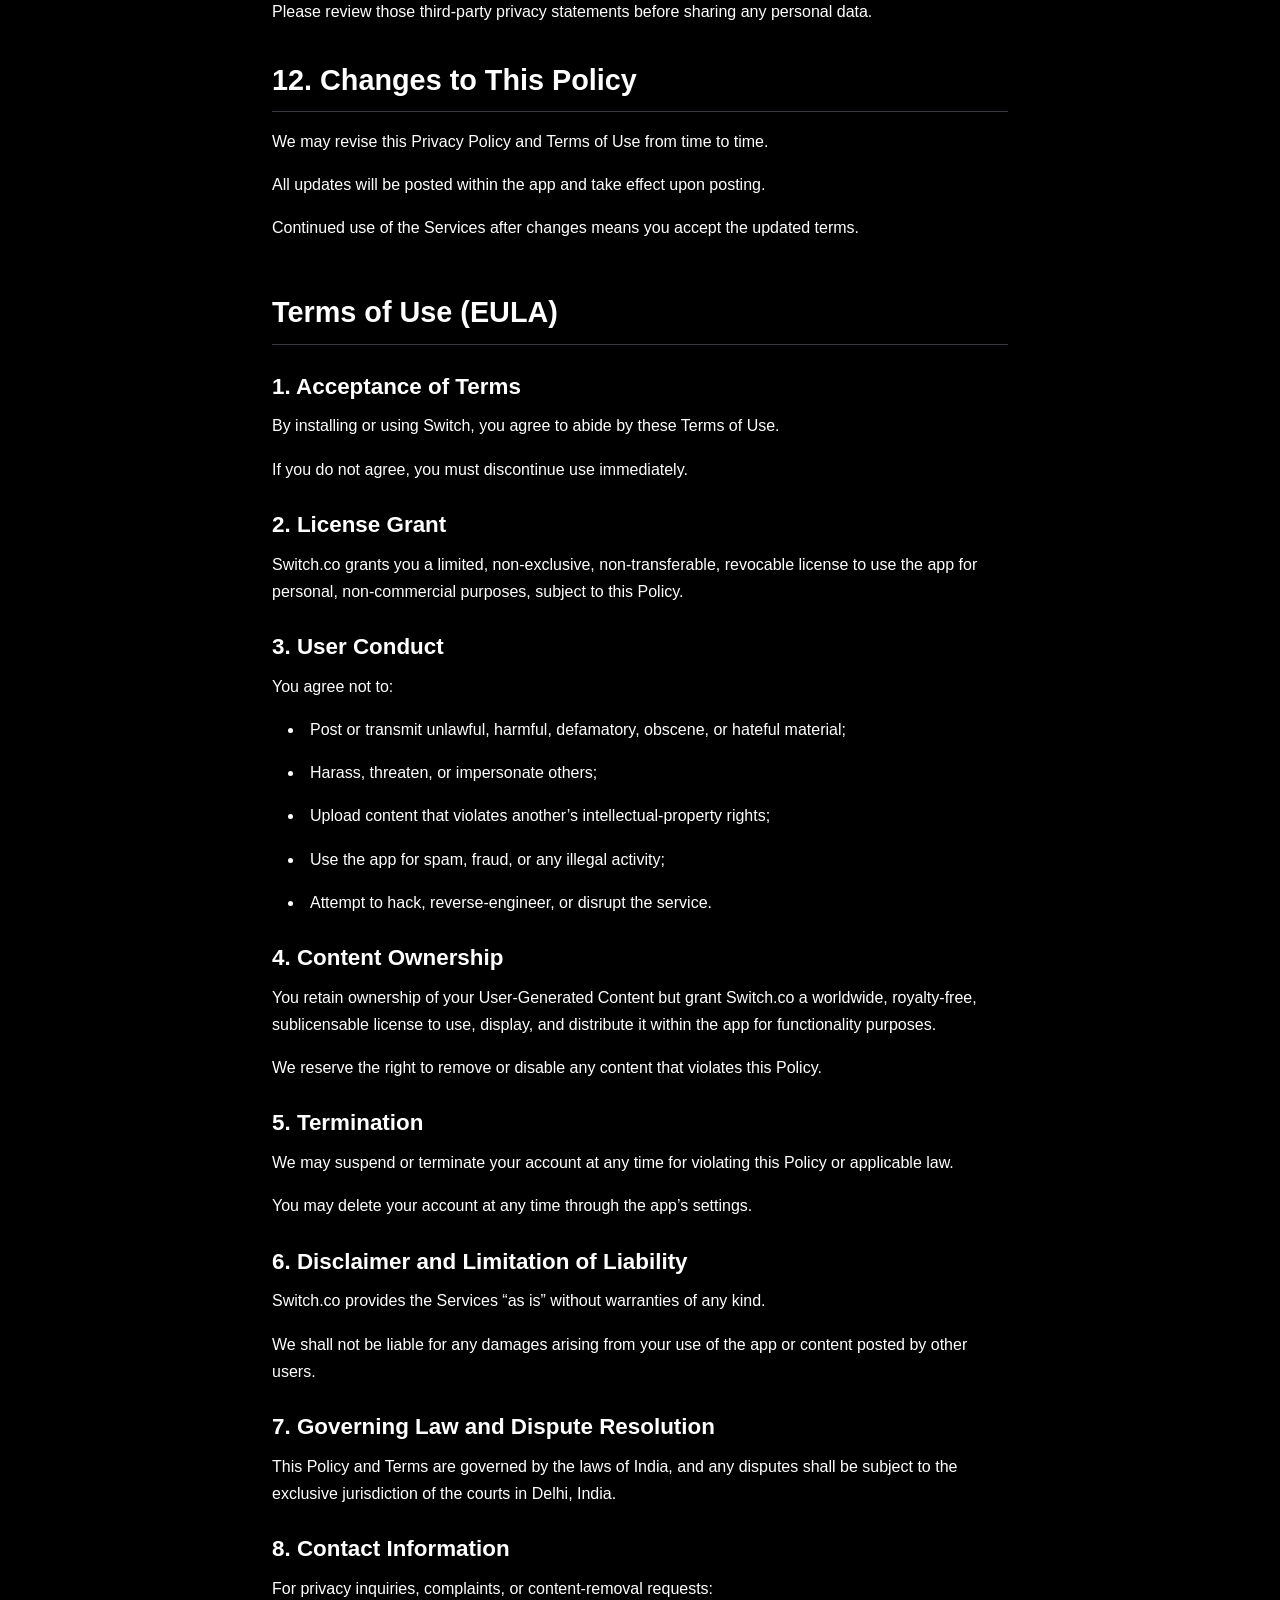
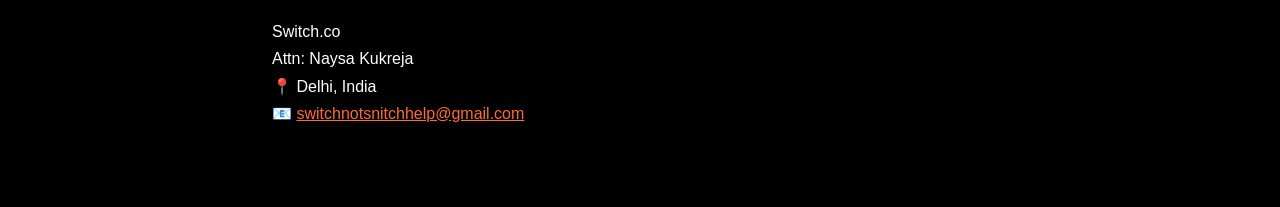
==== commit 316e7ed1: "updated" ====
--- a/privacy.html
+++ b/privacy.html
@@ -1,104 +1,275 @@
-<!DOCTYPE html>
-<html lang="en">
-
-<head>
-    <meta charset="UTF-8">
-    <meta name="viewport" content="width=device-width, initial-scale=1.0">
-    <title>Privacy Policy - SWITCH</title>
-    <link rel="stylesheet" href="styles.css">
-    <style>
-        /* Add some basic styles for the legal page content */
-        body {
-            background-color: #000;
-            /* fallback for --primary-black */
-            color: #fff;
-            /* fallback for --primary-white */
-        }
-
-        .legal-container {
-            max-width: 800px;
-            margin: 0 auto;
-            padding: 4rem 2rem;
-        }
-
-        .legal-container h1 {
-            color: #fff;
-            /* fallback for --primary-white */
-            font-size: 2.5rem;
-            margin-bottom: 1rem;
-        }
-
-        .legal-container h2 {
-            color: #fff;
-            /* fallback for --primary-white */
-            font-size: 1.8rem;
-            margin-top: 2rem;
-            margin-bottom: 1rem;
-            border-bottom: 1px solid #393b40;
-            /* fallback for --gray-300 */
-            padding-bottom: 0.5rem;
-        }
-
-        .legal-container p,
-        .legal-container li {
-            line-height: 1.7;
-            margin-bottom: 1rem;
-        }
-
-        .legal-container ul {
-            list-style-position: inside;
-            padding-left: 1rem;
-        }
-
-        .legal-container a {
-            color: #ff6b35;
-            /* fallback for --accent-color */
-        }
-    </style>
-</head>
-
-<body class="animation-complete">
-    <div class="legal-container">
-        <h1>Privacy Policy</h1>
-        <p>At SWITCH, we care about your privacy. This Privacy Policy explains what data we collect, how we use it and
-            how you control it.</p>
-
-        <h2>1. What We Collect</h2>
-        <p><strong>Basic Info:</strong> Name, age, gender, department, year of study</p>
-        <p><strong>Profile Details:</strong> Bio, interests, what you're looking for</p>
-        <p><strong>Usage Data:</strong> Logins, app activity (e.g., matches, swipes)</p>
-
-        <h2>2. How We Use Your Data</h2>
-        <p>We use your data to:</p>
-        <ul>
-            <li>Match you with relevant people</li>
-            <li>Show your profile to others (based on preferences)</li>
-            <li>Improve app functionality and fix bugs</li>
-            <li>Send relevant notifications</li>
-        </ul>
-        <p><strong>We never sell your personal information.</strong></p>
-
-        <h2>3. Who Can See Your Info?</h2>
-        <ul>
-            <li>Only users of the app can see your profile</li>
-            <li>You control what is visible (e.g., optional interests, intent)</li>
-            <li>We do not index your profile on search engines</li>
-        </ul>
-
-        <h2>4. Your Choices</h2>
-        <ul>
-            <li>You can edit your profile at any time</li>
-            <li>You can delete your account and all associated data</li>
-            <li>You can block or report users</li>
-        </ul>
-
-        <h2>5. Data Storage & Security</h2>
-        <p>Your data is stored securely. We follow industry standards to protect it.</p>
-
-        <h2>7. Contact Us</h2>
-        <p>For any questions or concerns about your data, reach us at:</p>
-        <p>Email: <a href="mailto:switchnotsnitchhelp@gmail.com">switchnotsnitchhelp@gmail.com</a></p>
-    </div>
-</body>
-
+<!DOCTYPE html>
+<html lang="en">
+
+<head>
+    <meta charset="UTF-8">
+    <meta name="viewport" content="width=device-width, initial-scale=1.0">
+    <title>Privacy Policy - SWITCH</title>
+    <link rel="stylesheet" href="styles.css">
+    <style>
+        /* Add some basic styles for the legal page content */
+        body {
+            background-color: #000;
+            /* fallback for --primary-black */
+            color: #fff;
+            /* fallback for --primary-white */
+        }
+
+        .legal-container {
+            max-width: 800px;
+            margin: 0 auto;
+            padding: 4rem 2rem;
+        }
+
+        .legal-container h1 {
+            color: #fff;
+            /* fallback for --primary-white */
+            font-size: 2.5rem;
+            margin-bottom: 1rem;
+        }
+
+        .legal-container h2 {
+            color: #fff;
+            /* fallback for --primary-white */
+            font-size: 1.8rem;
+            margin-top: 2rem;
+            margin-bottom: 1rem;
+            border-bottom: 1px solid #393b40;
+            /* fallback for --gray-300 */
+            padding-bottom: 0.5rem;
+        }
+
+        .legal-container h3 {
+            color: #fff;
+            font-size: 1.4rem;
+            margin-top: 1.5rem;
+            margin-bottom: 0.5rem;
+        }
+
+        .legal-container p,
+        .legal-container li {
+            line-height: 1.7;
+            margin-bottom: 1rem;
+        }
+
+        .legal-container ul {
+            list-style-position: inside;
+            padding-left: 1rem;
+        }
+
+        .legal-container a {
+            color: #ff6b35;
+            /* fallback for --accent-color */
+        }
+    </style>
+</head>
+
+<body class="animation-complete">
+    <div class="legal-container">
+        <h1>Privacy Policy and Terms of Use for Switch</h1>
+        <p><strong>Effective Date:</strong> November 2, 2025</p>
+        <p><strong>Entity Name:</strong> Switch.co</p>
+        <p><strong>App Name:</strong> Switch</p>
+        <p><strong>Contact Person:</strong> Naysa Kukreja</p>
+        <p><strong>Location:</strong> Delhi, India</p>
+        <p><strong>Email:</strong> <a href="mailto:switchnotsnitchhelp@gmail.com">switchnotsnitchhelp@gmail.com</a></p>
+
+        <h2>1. Introduction</h2>
+        <p>Switch.co (“Switch,” “we,” “us,” or “our”) values your privacy and is committed to protecting your personal
+            information in accordance with applicable privacy laws, including the Information Technology Act, 2000
+            (India), Apple App Store Review Guidelines, and Google Play Developer Policies.</p>
+        <p>This Privacy Policy and Terms of Use (“Policy”) describe how we collect, use, disclose, and safeguard your
+            information when you use our mobile application, website, and related services (collectively, the
+            “Services”).</p>
+        <p>By downloading, registering, or using Switch, you agree to this Policy and to the processing of your personal
+            data as described below.</p>
+        <p>If you do not agree, please uninstall the app and discontinue use immediately.</p>
+
+        <h2>2. Information We Collect</h2>
+        <p>We collect the following categories of data when you use Switch:</p>
+        <h3>2.1 Information You Provide</h3>
+        <ul>
+            <li><strong>Account Data:</strong> Email address, display name, and any optional profile information you
+                choose to share.</li>
+            <li><strong>User-Generated Content (UGC):</strong> Text-based posts and comments created or shared within
+                the app.</li>
+            <li><strong>Reports & Feedback:</strong> Information you provide when reporting another user or sending us
+                feedback.</li>
+            <li><strong>Contact Permissions (optional):</strong> Used only if you grant access—for inviting friends or
+                verifying identity.</li>
+            <li><strong>Notifications:</strong> We request notification permission to deliver updates, interactions, and
+                account alerts.</li>
+        </ul>
+        <h3>2.2 Automatically Collected Data</h3>
+        <ul>
+            <li><strong>Device & Usage Data:</strong> IP address, device type, operating system, app version, and
+                session duration.</li>
+            <li><strong>Crash & Performance Logs:</strong> Collected for debugging and improving service reliability.
+            </li>
+        </ul>
+        <h3>2.3 Permissions and Purpose Strings</h3>
+        <p>We only request access to your device features when necessary for app functionality:</p>
+        <table style="width: 100%; border-collapse: collapse; margin-bottom: 1rem;">
+            <thead style="text-align: left;">
+                <tr>
+                    <th style="border-bottom: 1px solid #393b40; padding: 0.5rem;">Permission</th>
+                    <th style="border-bottom: 1px solid #393b40; padding: 0.5rem;">Purpose</th>
+                </tr>
+            </thead>
+            <tbody>
+                <tr>
+                    <td style="padding: 0.5rem;">Camera</td>
+                    <td style="padding: 0.5rem;">To allow users to capture and upload profile photos or post images.
+                    </td>
+                </tr>
+                <tr>
+                    <td style="padding: 0.5rem;">Photo Library / Media Access</td>
+                    <td style="padding: 0.5rem;">To let users select existing images to attach to their profile or
+                        posts.</td>
+                </tr>
+                <tr>
+                    <td style="padding: 0.5rem;">Microphone</td>
+                    <td style="padding: 0.5rem;">For optional voice features or audio attachments (if introduced later).
+                    </td>
+                </tr>
+                <tr>
+                    <td style="padding: 0.5rem;">Notifications</td>
+                    <td style="padding: 0.5rem;">To send in-app alerts about activity or safety updates.</td>
+                </tr>
+            </tbody>
+        </table>
+        <p>Switch does not collect precise or background location data.</p>
+
+        <h2>3. How We Use Your Information</h2>
+        <p>We use collected information to:</p>
+        <ul>
+            <li>Operate and maintain the app and your account;</li>
+            <li>Enable social interactions and display user posts;</li>
+            <li>Respond to reports or moderation requests;</li>
+            <li>Improve safety, security, and performance;</li>
+            <li>Send administrative updates and policy notifications;</li>
+            <li>Comply with legal obligations.</li>
+        </ul>
+        <p>We do not sell, rent, or trade your personal data to third parties for advertising.</p>
+
+        <h2>4. How We Share Information</h2>
+        <p>Your data may be shared only as follows:</p>
+        <ul>
+            <li><strong>With Service Providers:</strong> To perform technical operations such as hosting, analytics, or
+                email delivery—bound by confidentiality and data-protection agreements.</li>
+            <li><strong>For Legal Reasons:</strong> To comply with applicable law, court order, or government request.
+            </li>
+            <li><strong>With Your Consent:</strong> When you explicitly agree to share information (e.g., posting text
+                content visible to others).</li>
+        </ul>
+        <p>No user information is shared for marketing or profiling purposes.</p>
+
+        <h2>5. User-Generated Content and Community Guidelines</h2>
+        <p>Switch is a social networking platform allowing users to post text-based content. To ensure user safety and
+            compliance with Apple and Google policies:</p>
+        <ul>
+            <li>Users must be 18 years or older to create an account.</li>
+            <li>All posted content must comply with applicable laws and community guidelines.</li>
+            <li>Objectionable, abusive, pornographic, hateful, or illegal content is strictly prohibited.</li>
+            <li>Users can report any post or user directly through the in-app “Report” function.</li>
+            <li>Reported content will be reviewed promptly, and violations may result in suspension or removal.</li>
+            <li>Repeat offenders will be permanently banned.</li>
+            <li>We reserve the right to moderate, remove, or restrict any content at our discretion.</li>
+            <li>Switch.co exercises reasonable efforts—both manual review and automated detection—to maintain a safe
+                environment but does not guarantee the removal of all offensive content immediately.</li>
+        </ul>
+
+        <h2>6. Data Retention and Deletion</h2>
+        <p>We retain personal information only as long as necessary to provide the Services or comply with legal
+            requirements.</p>
+        <ul>
+            <li>You may delete your account at any time via in-app settings.</li>
+            <li>Upon deletion, your personal data and posts will be permanently erased or anonymized.</li>
+            <li>Residual backups may remain for a limited period for fraud prevention or legal compliance.</li>
+        </ul>
+
+        <h2>7. Data Security</h2>
+        <p>We use industry-standard encryption and security measures to protect your data during transmission and
+            storage.</p>
+        <p>However, no electronic system is completely secure, and you acknowledge that you use the Services at your own
+            risk.</p>
+        <p>You are responsible for safeguarding your login credentials and immediately notifying us of any unauthorized
+            use.</p>
+
+        <h2>8. International Data Transfers</h2>
+        <p>Although Switch is based in India, we may use third-party service providers that operate globally.</p>
+        <p>By using the app, you consent to the transfer of your data to such providers, subject to adequate
+            data-protection safeguards.</p>
+
+        <h2>9. Children’s Privacy</h2>
+        <p>Switch is strictly intended for users 18 years of age or older.</p>
+        <p>We do not knowingly collect or solicit personal data from minors.</p>
+        <p>If you believe a user under 18 has registered, please contact us immediately for deletion.</p>
+
+        <h2>10. Your Rights</h2>
+        <p>Depending on your jurisdiction, you may have the right to:</p>
+        <ul>
+            <li>Access, correct, or delete your personal data;</li>
+            <li>Withdraw consent for certain processing;</li>
+            <li>File a complaint with a data-protection authority.</li>
+        </ul>
+        <p>You can manage most data directly within the app or contact us at <a
+                href="mailto:support@switch.co">support@switch.co</a> for additional requests.</p>
+
+        <h2>11. Third-Party Links and Services</h2>
+        <p>Switch may include optional links to third-party websites or external content.</p>
+        <p>We are not responsible for their privacy practices or policies.</p>
+        <p>Please review those third-party privacy statements before sharing any personal data.</p>
+
+        <h2>12. Changes to This Policy</h2>
+        <p>We may revise this Privacy Policy and Terms of Use from time to time.</p>
+        <p>All updates will be posted within the app and take effect upon posting.</p>
+        <p>Continued use of the Services after changes means you accept the updated terms.</p>
+
+        <h2 style="margin-top: 3rem;">Terms of Use (EULA)</h2>
+        <h3>1. Acceptance of Terms</h3>
+        <p>By installing or using Switch, you agree to abide by these Terms of Use.</p>
+        <p>If you do not agree, you must discontinue use immediately.</p>
+
+        <h3>2. License Grant</h3>
+        <p>Switch.co grants you a limited, non-exclusive, non-transferable, revocable license to use the app for
+            personal, non-commercial purposes, subject to this Policy.</p>
+
+        <h3>3. User Conduct</h3>
+        <p>You agree not to:</p>
+        <ul>
+            <li>Post or transmit unlawful, harmful, defamatory, obscene, or hateful material;</li>
+            <li>Harass, threaten, or impersonate others;</li>
+            <li>Upload content that violates another’s intellectual-property rights;</li>
+            <li>Use the app for spam, fraud, or any illegal activity;</li>
+            <li>Attempt to hack, reverse-engineer, or disrupt the service.</li>
+        </ul>
+
+        <h3>4. Content Ownership</h3>
+        <p>You retain ownership of your User-Generated Content but grant Switch.co a worldwide, royalty-free,
+            sublicensable license to use, display, and distribute it within the app for functionality purposes.</p>
+        <p>We reserve the right to remove or disable any content that violates this Policy.</p>
+
+        <h3>5. Termination</h3>
+        <p>We may suspend or terminate your account at any time for violating this Policy or applicable law.</p>
+        <p>You may delete your account at any time through the app’s settings.</p>
+
+        <h3>6. Disclaimer and Limitation of Liability</h3>
+        <p>Switch.co provides the Services “as is” without warranties of any kind.</p>
+        <p>We shall not be liable for any damages arising from your use of the app or content posted by other users.</p>
+
+        <h3>7. Governing Law and Dispute Resolution</h3>
+        <p>This Policy and Terms are governed by the laws of India, and any disputes shall be subject to the exclusive
+            jurisdiction of the courts in Delhi, India.</p>
+
+        <h3>8. Contact Information</h3>
+        <p>For privacy inquiries, complaints, or content-removal requests:</p>
+        <p>Switch.co<br>
+            Attn: Naysa Kukreja<br>
+            📍 Delhi, India<br>
+            📧 <a href="mailto:switchnotsnitchhelp@gmail.com">switchnotsnitchhelp@gmail.com</a>
+        </p>
+    </div>
+</body>
+
 </html>
